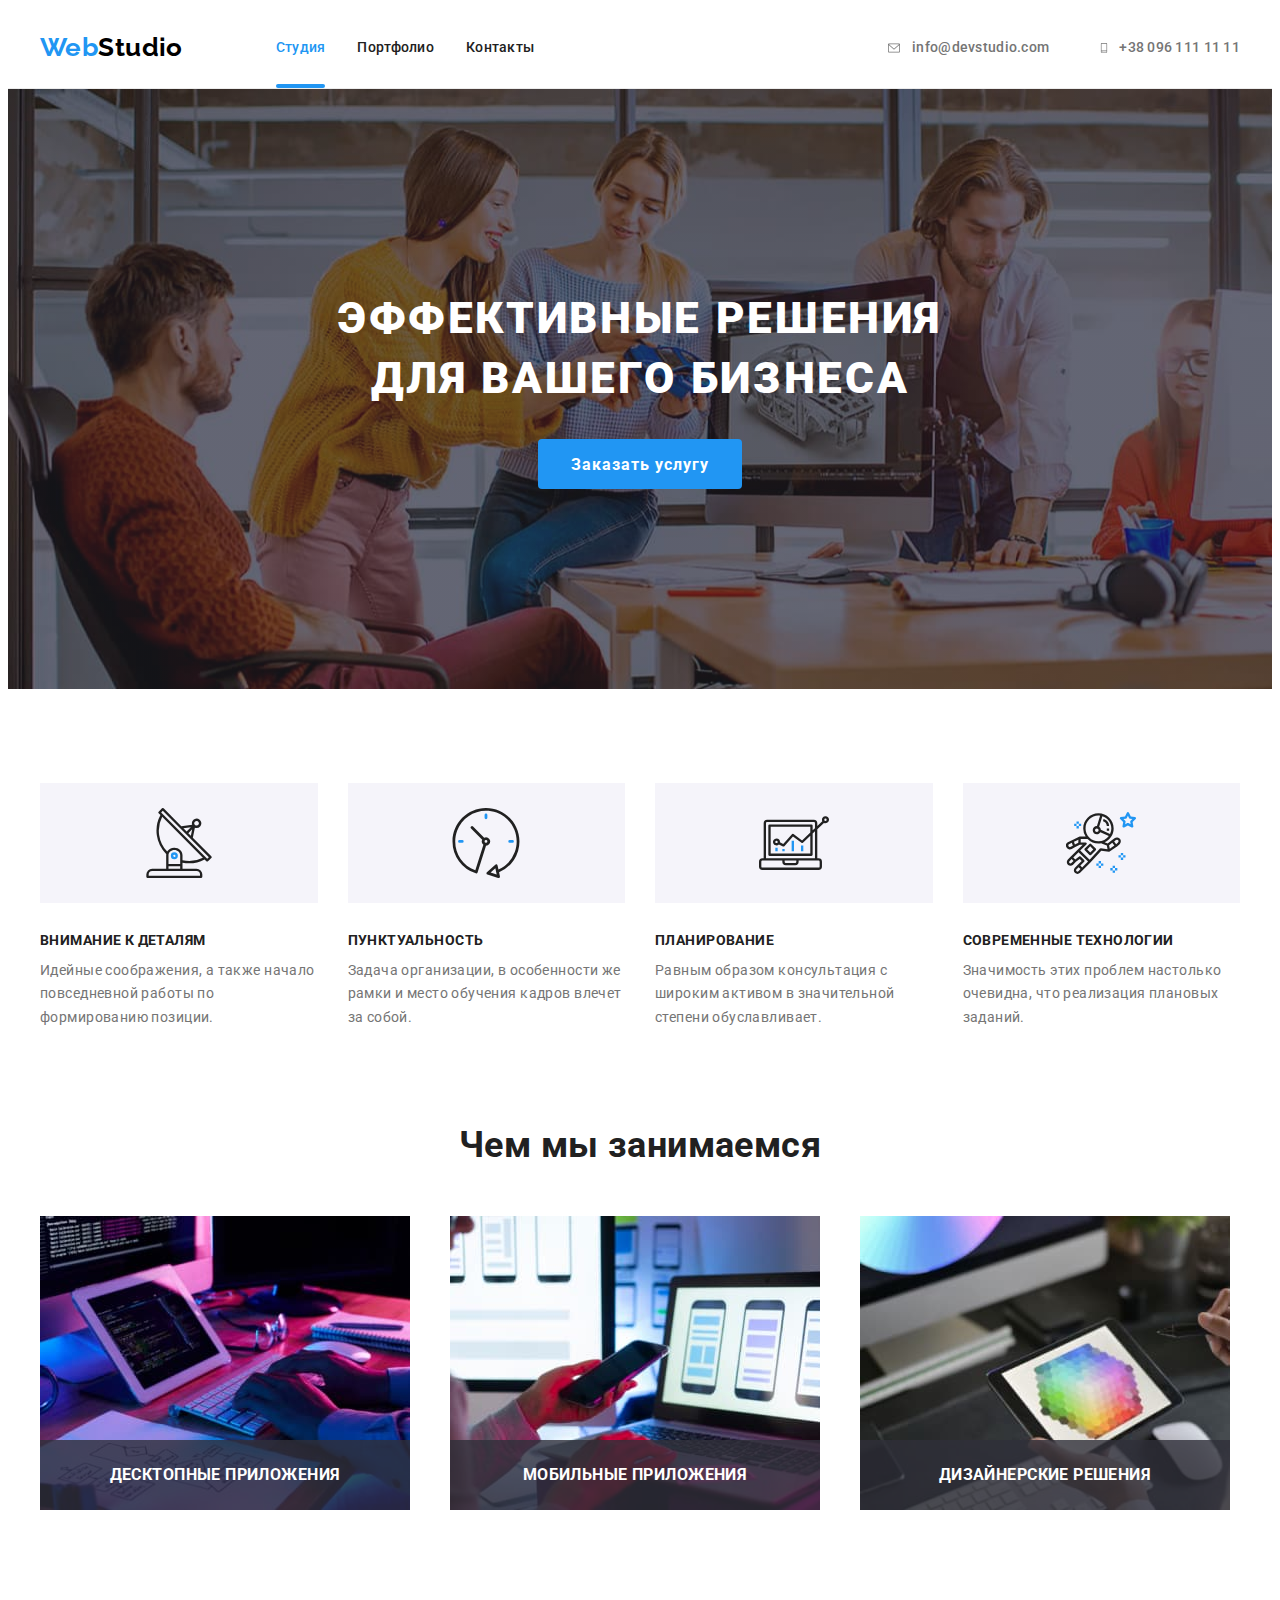
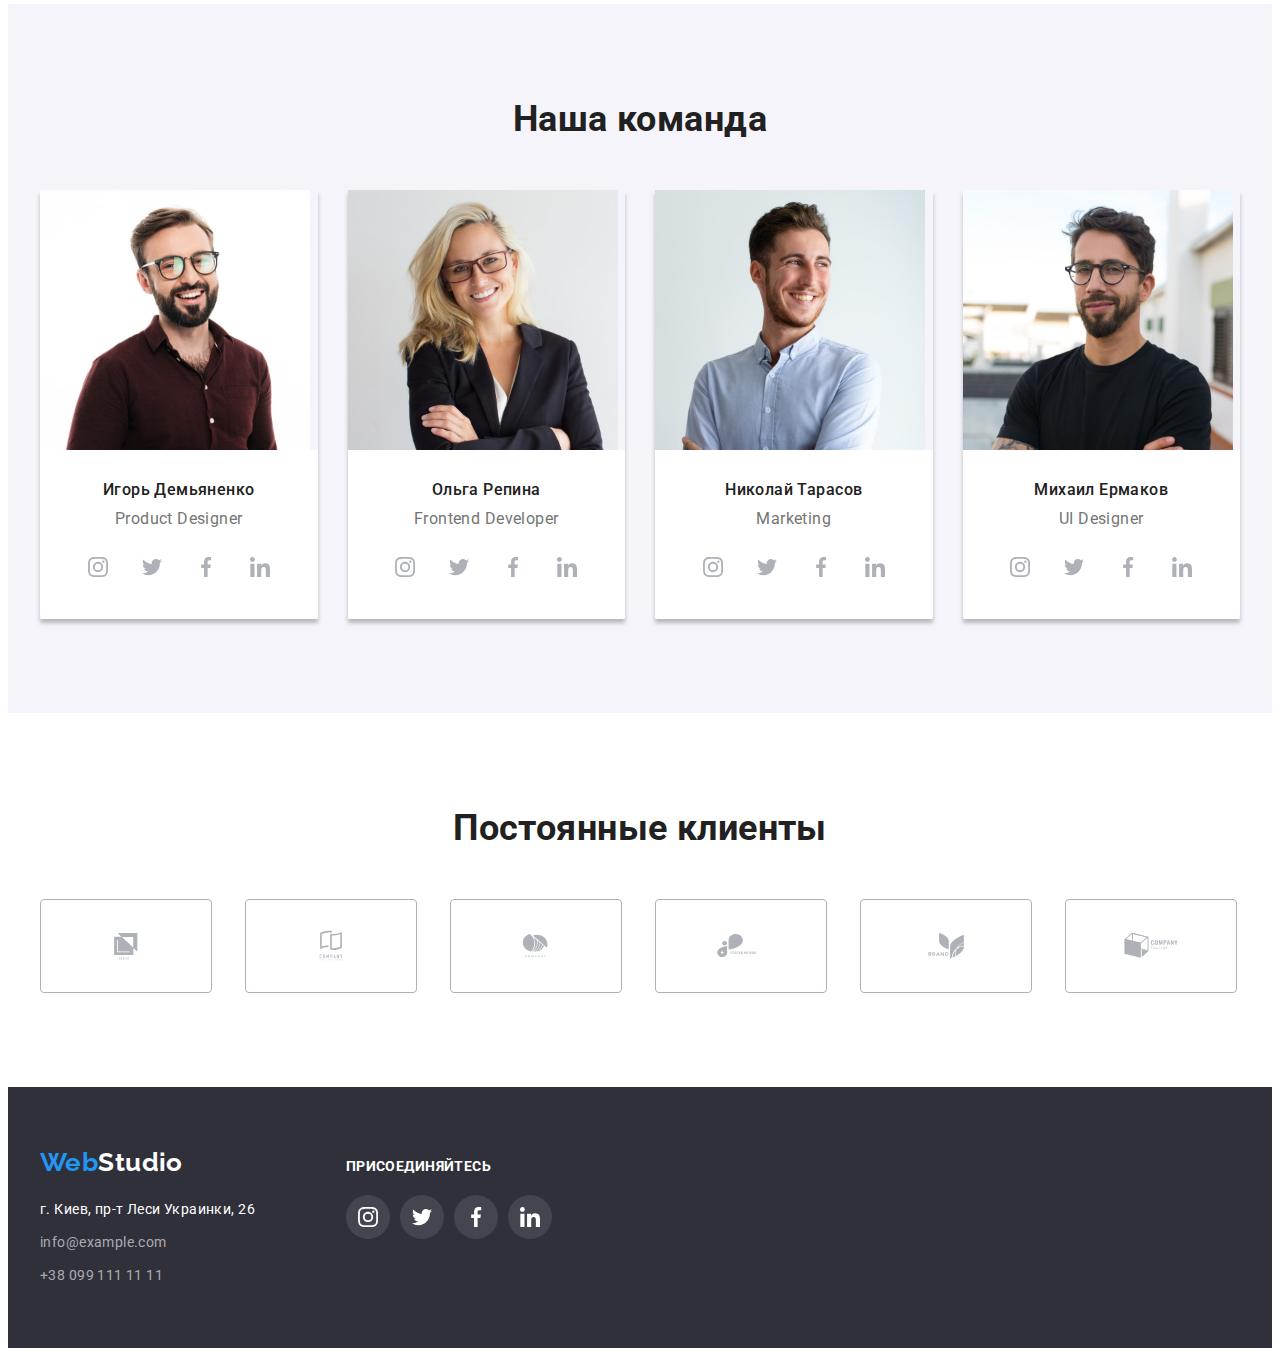
==== index.html @ 759e2c48 "Добавляет оформление модального окна" ====
<!DOCTYPE html>
<html lang="ru">
  <head>
    <meta charset="UTF-8" />
    <meta http-equiv="X-UA-Compatible" content="IE=edge" />
    <meta name="viewport" content="width=device-width, initial-scale=1.0" />

    <link rel="preconnect" href="https://fonts.googleapis.com" />
    <link rel="preconnect" href="https://fonts.gstatic.com" crossorigin />
    <link
      href="https://fonts.googleapis.com/css2?family=Raleway:wght@700&family=Roboto:wght@400;500;700;900&display=swap"
      rel="stylesheet"
    />
    <link
      rel="stylesheet"
      href="https://cdnjs.cloudflare.com/ajax/libs/modern-normalize/1.1.0/modern-normalize.min.css"
      integrity="sha512-wpPYUAdjBVSE4KJnH1VR1HeZfpl1ub8YT/NKx4PuQ5NmX2tKuGu6U/JRp5y+Y8XG2tV+wKQpNHVUX03MfMFn9Q=="
      crossorigin="anonymous"
      referrerpolicy="no-referrer"
    />
    <link rel="stylesheet" href="./css/styles.css" />
    <title>WebStudio</title>
  </head>
  <body class="page">
    <header class="header">
      <div class="container">
        <a href="" class="logo">Web<span class="accent">Studio</span></a>
        <nav>
          <ul class="site-nav list">
            <li class="header-item"><a href="" class="studio link current">Студия</a></li>
            <li class="header-item">
              <a href="./portfolio.html" class="link">Портфолио</a>
            </li>
            <li class="header-item"><a href="" class="link">Контакты</a></li>
          </ul>
        </nav>
        <ul class="auth-nav list">
          <li class="auth-nav connect">
            <a href="mailto:info@devstudio.com" class="link"
              ><svg class="auth-nav-icon" width="16" height="12">
                <use href="./images/icons.svg.svg#icon-envelope"></use></svg
              >info@devstudio.com</a
            >
          </li>
          <li class="auth-nav connect">
            <a href="tel:+380961111111" class="link"
              ><svg class="auth-nav-icon" width="10" height="16">
                <use href="./images/icons.svg.svg#icon-smartphone"></use></svg
              >+38 096 111 11 11</a
            >
          </li>
        </ul>
      </div>
    </header>
    <main>
      <section class="hero">
        <div class="container">
          <h1 class="hero-title">ЭФФЕКТИВНЫЕ РЕШЕНИЯ ДЛЯ ВАШЕГО БИЗНЕСА</h1>
          <button type="button" class="button" data-modal-open>Заказать услугу</button>
        </div>
      </section>
      <section class="feature">
        <div class="container">
          <h2 class="visually-hidden">Особенности</h2>
          <ul class="feature-list list">
            <li class="feature-item">
              <div class="thumb">
                <svg class="feature-icon" width="70" height="70">
                  <use href="./images/icons.svg.svg#icon-antenna"></use>
                </svg>
              </div>
              <h3 class="feature-title">ВНИМАНИЕ К ДЕТАЛЯМ</h3>
              <p>
                Идейные соображения, а также начало повседневной работы по формированию позиции.
              </p>
            </li>
            <li class="feature-item">
              <div class="thumb">
                <svg class="feature-icon" width="70" height="70">
                  <use href="./images/icons.svg.svg#icon-clock"></use>
                </svg>
              </div>
              <h3 class="feature-title">ПУНКТУАЛЬНОСТЬ</h3>
              <p>
                Задача организации, в особенности же рамки и место обучения кадров влечет за собой.
              </p>
            </li>
            <li class="feature-item">
              <div class="thumb">
                <svg class="feature-icon" width="70" height="70">
                  <use href="./images/icons.svg.svg#icon-diagram"></use>
                </svg>
              </div>
              <h3 class="feature-title">ПЛАНИРОВАНИЕ</h3>
              <p>
                Равным образом консультация с широким активом в значительной степени обуславливает.
              </p>
            </li>
            <li class="feature-item">
              <div class="thumb">
                <svg class="feature-icon" width="70" height="70">
                  <use href="./images/icons.svg.svg#icon-astronaut"></use>
                </svg>
              </div>
              <h3 class="feature-title">СОВРЕМЕННЫЕ ТЕХНОЛОГИИ</h3>
              <p>Значимость этих проблем настолько очевидна, что реализация плановых заданий.</p>
            </li>
          </ul>
        </div>
      </section>
      <section class="sections">
        <div class="container">
          <h2 class="sections-title">Чем мы занимаемся</h2>
          <ul class="about-list list">
            <li class="about-item">
              <div class="about-cover-wrap">
                <img src="./images/box_1.jpg" alt="верстка сайта" width="370" height="294" />
                <h3 class="about-cover-title">ДЕСКТОПНЫЕ ПРИЛОЖЕНИЯ</h3>
              </div>
            </li>
            <li class="about-item">
              <div class="about-cover-wrap">
                <img src="./images/box_2.jpg" alt="мобильные приложения" width="370" height="294" />
                <h3 class="about-cover-title">МОБИЛЬНЫЕ ПРИЛОЖЕНИЯ</h3>
              </div>
            </li>
            <li class="about-item">
              <div class="about-cover-wrap">
                <img src="./images/box_3.jpg" alt="подбор цвета" width="370" height="294" />
                <h3 class="about-cover-title">ДИЗАЙНЕРСКИЕ РЕШЕНИЯ</h3>
              </div>
            </li>
          </ul>
        </div>
      </section>
      <section class="staff">
        <div class="container">
          <h2 class="sections-title">Наша команда</h2>
          <ul class="staff-list list">
            <li class="staff-item">
              <img
                src="./images/staff_1.jpg"
                alt="Игорь Демьяненко"
                width="270"
                height="260"
                class="staff-img"
              />
              <div class="position-item">
                <h3 class="staff-title">Игорь Демьяненко</h3>
                <p lang="en" class="staff-position">Product Designer</p>
                <ul class="staff-soc-list list">
                  <li class="staff-soc-item">
                    <a href="" class="staff-soc-link">
                      <svg class="staff-soc-icon" width="20" height="20">
                        <use href="./images/icons.svg.svg#icon-instagram"></use>
                      </svg>
                    </a>
                  </li>
                  <li class="staff-soc-item">
                    <a href="" class="staff-soc-link">
                      <svg class="staff-soc-icon" width="20" height="20">
                        <use href="./images/icons.svg.svg#icon-twitter"></use>
                      </svg>
                    </a>
                  </li>
                  <li class="staff-soc-item">
                    <a href="" class="staff-soc-link">
                      <svg class="staff-soc-icon" width="20" height="20">
                        <use href="./images/icons.svg.svg#icon-facebook"></use>
                      </svg>
                    </a>
                  </li>
                  <li class="staff-soc-item">
                    <a href="" class="staff-soc-link">
                      <svg class="staff-soc-icon" width="20" height="20">
                        <use href="./images/icons.svg.svg#icon-linkedin"></use>
                      </svg>
                    </a>
                  </li>
                </ul>
              </div>
            </li>
            <li class="staff-item">
              <img
                src="./images/staff_2.jpg"
                alt="Ольга Репина"
                width="270"
                height="260"
                class="staff-img"
              />
              <div class="position-item">
                <h3 class="staff-title">Ольга Репина</h3>
                <p lang="en" class="staff-position">Frontend Developer</p>
                <ul class="staff-soc-list list">
                  <li class="staff-soc-item">
                    <a href="" class="staff-soc-link">
                      <svg class="staff-soc-icon" width="20" height="20">
                        <use href="./images/icons.svg.svg#icon-instagram"></use>
                      </svg>
                    </a>
                  </li>
                  <li class="staff-soc-item">
                    <a href="" class="staff-soc-link">
                      <svg class="staff-soc-icon" width="20" height="20">
                        <use href="./images/icons.svg.svg#icon-twitter"></use>
                      </svg>
                    </a>
                  </li>
                  <li class="staff-soc-item">
                    <a href="" class="staff-soc-link">
                      <svg class="staff-soc-icon" width="20" height="20">
                        <use href="./images/icons.svg.svg#icon-facebook"></use>
                      </svg>
                    </a>
                  </li>
                  <li class="staff-soc-item">
                    <a href="" class="staff-soc-link">
                      <svg class="staff-soc-icon" width="20" height="20">
                        <use href="./images/icons.svg.svg#icon-linkedin"></use>
                      </svg>
                    </a>
                  </li>
                </ul>
              </div>
            </li>
            <li class="staff-item">
              <img
                src="./images/staff_3.jpg"
                alt="Николай Тарасов"
                width="270"
                height="260"
                class="staff-img"
              />
              <div class="position-item">
                <h3 class="staff-title">Николай Тарасов</h3>
                <p lang="en" class="staff-position">Marketing</p>
                <ul class="staff-soc-list list">
                  <li class="staff-soc-item">
                    <a href="" class="staff-soc-link">
                      <svg class="staff-soc-icon" width="20" height="20">
                        <use href="./images/icons.svg.svg#icon-instagram"></use>
                      </svg>
                    </a>
                  </li>
                  <li class="staff-soc-item">
                    <a href="" class="staff-soc-link">
                      <svg class="staff-soc-icon" width="20" height="20">
                        <use href="./images/icons.svg.svg#icon-twitter"></use>
                      </svg>
                    </a>
                  </li>
                  <li class="staff-soc-item">
                    <a href="" class="staff-soc-link">
                      <svg class="staff-soc-icon" width="20" height="20">
                        <use href="./images/icons.svg.svg#icon-facebook"></use>
                      </svg>
                    </a>
                  </li>
                  <li class="staff-soc-item">
                    <a href="" class="staff-soc-link">
                      <svg class="staff-soc-icon" width="20" height="20">
                        <use href="./images/icons.svg.svg#icon-linkedin"></use>
                      </svg>
                    </a>
                  </li>
                </ul>
              </div>
            </li>
            <li class="staff-item">
              <img
                src="./images/staff_4.jpg"
                alt="Михаил Ермаков"
                width="270"
                height="260"
                class="staff-img"
              />
              <div class="position-item">
                <h3 class="staff-title">Михаил Ермаков</h3>
                <p lang="en" class="staff-position">UI Designer</p>
                <ul class="staff-soc-list list">
                  <li class="staff-soc-item">
                    <a href="" class="staff-soc-link">
                      <svg class="staff-soc-icon" width="20" height="20">
                        <use href="./images/icons.svg.svg#icon-instagram"></use>
                      </svg>
                    </a>
                  </li>
                  <li class="staff-soc-item">
                    <a href="" class="staff-soc-link">
                      <svg class="staff-soc-icon" width="20" height="20">
                        <use href="./images/icons.svg.svg#icon-twitter"></use>
                      </svg>
                    </a>
                  </li>
                  <li class="staff-soc-item">
                    <a href="" class="staff-soc-link">
                      <svg class="staff-soc-icon" width="20" height="20">
                        <use href="./images/icons.svg.svg#icon-facebook"></use>
                      </svg>
                    </a>
                  </li>
                  <li class="staff-soc-item">
                    <a href="" class="staff-soc-link">
                      <svg class="staff-soc-icon" width="20" height="20">
                        <use href="./images/icons.svg.svg#icon-linkedin"></use>
                      </svg>
                    </a>
                  </li>
                </ul>
              </div>
            </li>
          </ul>
        </div>
      </section>
      <section class="clients">
        <div class="container">
          <h2 class="sections-title">Постоянные клиенты</h2>
          <ul class="clients-logo-list list">
            <li class="clients-logo-item">
              <a href="" class="clients-logo-link">
                <svg class="clients-logo-icon" width="106" height="60">
                  <use href="./images/icons.svg.svg#icon-Logo"></use>
                </svg>
              </a>
            </li>
            <li class="clients-logo-item">
              <a href="" class="clients-logo-link">
                <svg class="clients-logo-icon" width="106" height="60">
                  <use href="./images/icons.svg.svg#icon-Logo-1"></use>
                </svg>
              </a>
            </li>
            <li class="clients-logo-item">
              <a href="" class="clients-logo-link">
                <svg class="clients-logo-icon" width="106" height="60">
                  <use href="./images/icons.svg.svg#icon-Logo-2"></use>
                </svg>
              </a>
            </li>
            <li class="clients-logo-item">
              <a href="" class="clients-logo-link">
                <svg class="clients-logo-icon" width="106" height="60">
                  <use href="./images/icons.svg.svg#icon-Logo-3"></use>
                </svg>
              </a>
            </li>
            <li class="clients-logo-item">
              <a href="" class="clients-logo-link">
                <svg class="clients-logo-icon" width="106" height="60">
                  <use href="./images/icons.svg.svg#icon-Logo-4"></use>
                </svg>
              </a>
            </li>
            <li class="clients-logo-item">
              <a href="" class="clients-logo-link">
                <svg class="clients-logo-icon" width="106" height="60">
                  <use href="./images/icons.svg.svg#icon-Logo-5"></use>
                </svg>
              </a>
            </li>
          </ul>
        </div>
      </section>
    </main>
    <footer class="footer">
      <div class="footer-container container">
        <div>
          <a href="" class="logo">Web<span class="accent">Studio</span></a>
          <address class="footer-list">
            <ul class="list">
              <li class="footer-item">
                <a
                  href="https://goo.gl/maps/j5cMVpiyJiaoKH5t6"
                  target="_blank"
                  rel="noopener noreferrer nofollow"
                  class="address"
                  >г. Киев, пр-т Леси Украинки, 26</a
                >
              </li>
              <li class="footer-item">
                <a href="mailto:info@example.com" class="contact">info@example.com</a>
              </li>
              <li class="footer-item">
                <a href="tel:+380991111111" class="contact">+38 099 111 11 11</a>
              </li>
            </ul>
          </address>
        </div>
        <div class="footer-soc-content">
          <h3 class="footer-soc-title">ПРИСОЕДИНЯЙТЕСЬ</h3>
          <ul class="footer-soc-list list">
            <li class="footer-soc-item">
              <a href="" class="footer-soc-link">
                <svg class="footer-soc-icon" width="20" height="20">
                  <use href="./images/icons.svg.svg#icon-instagram"></use>
                </svg>
              </a>
            </li>
            <li class="footer-soc-item">
              <a href="" class="footer-soc-link">
                <svg class="footer-soc-icon" width="20" height="20">
                  <use href="./images/icons.svg.svg#icon-twitter"></use>
                </svg>
              </a>
            </li>
            <li class="footer-soc-item">
              <a href="" class="footer-soc-link">
                <svg class="footer-soc-icon" width="20" height="20">
                  <use href="./images/icons.svg.svg#icon-facebook"></use>
                </svg>
              </a>
            </li>
            <li class="footer-soc-item">
              <a href="" class="footer-soc-link">
                <svg class="footer-soc-icon" width="20" height="20">
                  <use href="./images/icons.svg.svg#icon-linkedin"></use>
                </svg>
              </a>
            </li>
          </ul>
        </div>
      </div>
    </footer>
    <div class="backdrop is-hidden" data-modal>
      <div class="modal">
        <button type="button" class="modal-close-btn" data-modal-close>
          <svg class="modal-close-icon" width="18" height="18">
            <use href="./images/icons.svg.svg#icon-close-black"></use>
          </svg>
        </button>
        <p class="modal-title">Оставьте свои данные, мы вам перезвоним</p>
        <form>
          <div class="modal-fild">
            <label class="modal-lable" for="user-name">Имя</label>
            <div class="modal-input-wrap">
              <input
                type="text"
                class="modal-input"
                name="user-name"
                required
                minlength="3"
                id="user-name"
              />
              <svg class="input-icon" width="18" hight="18">
                <use href="./images/icons.svg.svg#icon-person-black"></use>
              </svg>
            </div>
          </div>
          <div class="modal-fild">
            <label class="modal-lable" for="user-tel">Телефон</label>
            <div class="modal-input-wrap">
              <input
                type="tel"
                class="modal-input"
                name="user-tel"
                required
                title="+38 (096) 111-11-11"
                id="user-tel"
              />
              <svg class="input-icon" width="18" hight="18">
                <use href="./images/icons.svg.svg#icon-phone-black"></use>
              </svg>
            </div>
          </div>
          <div class="modal-fild">
            <label class="modal-lable" for="user-email">Почта</label>
            <div class="modal-input-wrap">
              <input type="email" class="modal-input" name="user-email" id="user-email" />
              <svg class="input-icon" width="18" hight="18">
                <use href="./images/icons.svg.svg#icon-email-black"></use>
              </svg>
            </div>
          </div>
          <div class="modal-fild">
            <label class="modal-lable" for="user-comment">Комментарий</label>
            <textarea
              class="modal-comment"
              name="user-comment"
              id="user-comment"
              placeholder="Введите текст"
            ></textarea>
          </div>
          <div class="modal-fild">
            <input
              type="checkbox"
              class="input-check visually-hidden"
              id="input-check"
              name="policy"
              value="policy"
            />
            <label for="input-check" class="check-text"
              ><span>
                <svg class="icon-check" width="11" height="8 ">
                  <use href="./images/icons.svg.svg#icon-check"></use></svg></span
              >Соглашаюсь с рассылкой и принимаю&nbsp;
              <a href="" class="policy-link">Условия договора</a>
            </label>
          </div>
          <button type="submit" class="form-btn">Отправить</button>
        </form>
      </div>
    </div>
    <script src="./js/modal.js"></script>
  </body>
</html>
---- css/styles.css ----
:root {
  --primary-text-color: #757575;
  --title-text-color: #212121;
  --primary-accent-color: #2196f3;
  --secondary-accent-color: #188ce8;
  --primary-white-color: #ffffff;
  --black-logo-color: #000000;
  --secondary-background-color: #f5f4fa;
  --darck-background-color: #2f303a;
  --duration-and-timing-function: 250ms cubic-bezier(0.4, 0, 0.2, 1);
}

/* ----------Body---------- */

.page {
  background-color: var(--primary-white-color);
  color: var(--primary-text-color);

  font-family: 'Roboto', Tahoma, sans-serif;
  font-weight: 400;
  font-size: 14px;
  line-height: 1.7;
  letter-spacing: 0.03em;
}

p,
h1,
h2,
h3,
h4,
h5,
h6 {
  margin: 0;
}

ul,
ol {
  padding-left: 0;
  margin: 0;
}

img {
  display: block;
}
/* ----------Logo---------- */

.container {
  width: 1200px;
  padding-left: 15px;
  padding-right: 15px;
  margin: 0 auto;
}

.header {
  border-bottom: 1px solid #ececec;
}

.header .container {
  display: flex;
  align-items: center;
}

.logo {
  color: var(--primary-accent-color);

  font-family: 'Raleway', Tahoma, sans-serif;
  font-weight: 700;
  font-size: 26px;
  line-height: 1.2;
  text-decoration: none;
  margin-right: 93px;
}
.header .accent {
  color: var(--black-logo-color);
}

.list {
  list-style: none;
}

/* ----------Site-nav---------- */

.site-nav {
  display: flex;
}

.site-nav .link {
  color: var(--title-text-color);

  font-weight: 500;
  font-size: 14px;
  line-height: 1.14;
  letter-spacing: 0.02em;
  text-decoration: none;
  display: block;
  padding: 32px 0px;
  transition: color var(--duration-and-timing-function);
}
.site-nav .link:hover,
.site-nav .link:focus {
  color: var(--primary-accent-color);
}

.site-nav .link.current {
  color: var(--primary-accent-color);
  position: relative;
}

.studio::after {
  content: '';
  width: 100%;
  height: 4px;
  background-color: rgba(33, 150, 243, 1);
  position: absolute;
  display: block;
  top: 76px;

  border-radius: 2px;
}

.header-item:not(:last-child) {
  margin-right: 32px;
}

/* ----------Auth-nav---------- */

.auth-nav {
  display: flex;
  margin-left: auto;
}

.connect:not(:first-child) {
  margin-left: 50px;
}

.auth-nav .link {
  color: var(--primary-text-color);
  display: flex;
  font-weight: 500;
  font-size: 14px;
  line-height: 1.14;
  letter-spacing: 0.02em;
  text-decoration: none;
  align-items: center;
  transition: color var(--duration-and-timing-function);
}

.auth-nav .link:hover,
.auth-nav .link:focus {
  color: var(--primary-accent-color);
}

.auth-nav-icon {
  margin-right: 10px;
  fill: currentColor;
}

/* ----------Hero---------- */

.hero {
  background-color: var(--darck-background-color);
  padding: 200px 0px;
  background-image: linear-gradient(rgba(47, 48, 58, 0.4), rgba(47, 48, 58, 0.4)),
    url(../images/hero_bg.jpg);
  background-repeat: no-repeat;
  background-size: cover;
  max-width: 1600px;
  margin: 0 auto;
}

.hero-title {
  color: var(--primary-white-color);

  font-weight: 900;
  font-size: 44px;
  line-height: 1.36;
  text-align: center;
  letter-spacing: 0.06em;

  width: 696px;
  margin-bottom: 30px;
  margin-left: auto;
  margin-right: auto;
}

.button {
  color: var(--primary-white-color);
  background-color: var(--primary-accent-color);

  font-family: inherit;
  font-weight: 700;
  font-size: 16px;
  line-height: 1.9;
  letter-spacing: 0.06em;

  cursor: pointer;
  padding: 10px 32px;
  border: 1px solid transparent;
  border-radius: 4px;
  min-width: 200px;
  height: 50px;
  display: block;
  margin: 0 auto;
  transition: background-color var(--duration-and-timing-function);
}

.button:hover,
.button:focus {
  background-color: var(--secondary-accent-color);
}

/* ----------Feature-Section---------- */

.feature {
  padding-top: 94px;
}

.feature-title {
  color: var(--title-text-color);

  font-weight: 700;
  font-size: 14px;
  line-height: 1.14;
  margin-bottom: 10px;
}

.feature-list {
  display: flex;
  margin-left: -30px;
}

.feature-item {
  flex-basis: calc((100% - 120px) / 4);
  margin-left: 30px;
}

.thumb {
  background-color: var(--secondary-background-color);
  justify-content: center;
  align-items: center;
  height: 120px;
  display: flex;
  margin-bottom: 30px;
}

/* ----------Sections---------- */

.sections {
  padding-top: 94px;
  padding-bottom: 94px;
}

.sections-title {
  color: var(--title-text-color);

  font-weight: 700;
  font-size: 36px;
  line-height: 1.17;
  text-align: center;
  margin-bottom: 50px;
}

.about-list {
  display: flex;
  margin-left: -30px;
}

.about-item {
  flex-basis: calc((100% - 90px) / 3);
  margin-left: 30px;
}

.about-cover-wrap {
  position: relative;
}

.about-cover-title {
  position: absolute;
  top: 224px;
  bottom: 0;
  background-color: rgba(47, 48, 58, 0.8);
  color: var(--primary-white-color);
  font-weight: 700;
  line-height: 1.14;
  display: flex;
  justify-content: center;
  align-items: center;
  width: 370px;
  height: 70px;
}

/*--------------Staff-Section----------------*/

.staff {
  background-color: var(--secondary-background-color);
  padding-top: 94px;
  padding-bottom: 94px;
}

.staff-list {
  display: flex;
  margin-left: -30px;
}

.staff-item {
  flex-basis: calc((100% - 120px) / 4);
  margin-left: 30px;
  box-shadow: 0 4px 4px 0 rgba(0, 0, 0, 0.25);
}

.staff-title {
  color: var(--title-text-color);

  font-weight: 500;
  font-size: 16px;
  line-height: 1.2;
  text-align: center;

  margin-bottom: 10px;
}

.staff-position {
  font-size: 16px;
  line-height: 1.2;
  text-align: center;
  margin-bottom: 16px;
}

.position-item {
  background: #ffffff;
  padding-top: 30px;
  padding-bottom: 30px;
  border-bottom-left-radius: 4px;
  border-bottom-right-radius: 4px;
}

.staff-soc-list {
  display: flex;
  justify-content: center;
}

.staff-soc-link {
  width: 44px;
  height: 44px;
  background-color: var(--primary-white-color);
  border-radius: 50%;
  display: flex;
  justify-content: center;
  align-items: center;
  transition: background-color var(--duration-and-timing-function);
}

.staff-soc-icon {
  fill: #afb1b8;
  transition: fill var(--duration-and-timing-function);
}

.staff-soc-link:hover,
.staff-soc-link:focus {
  background-color: var(--primary-accent-color);
}

.staff-soc-link:hover .staff-soc-icon {
  fill: var(--primary-white-color);
}

.staff-soc-link:focus .staff-soc-icon {
  fill: var(--primary-white-color);
}

.staff-soc-item + .staff-soc-item {
  margin-left: 10px;
}

/*--------------Clients-Section----------------*/

.clients {
  padding-top: 94px;
  padding-bottom: 94px;
}

.clients-logo-list {
  display: flex;
  margin-left: -30px;
}

.clients-logo-item {
  flex-basis: calc((100% - 180px) / 6);
  margin-left: 30px;
}

.clients-logo-link {
  width: 170px;
  height: 92px;
  border-radius: 4px;
  border: 1px solid #afb1b8;
  display: flex;
  justify-content: center;
  align-items: center;

  transition: fill var(--duration-and-timing-function), border var(--duration-and-timing-function);
}

.clients-logo-icon {
  fill: #afb1b8;
  transition: fill var(--duration-and-timing-function);
}

.clients-logo-link:hover .clients-logo-icon {
  fill: var(--primary-accent-color);
}

.clients-logo-link:focus .clients-logo-icon {
  fill: var(--primary-accent-color);
}

.clients-logo-link:hover,
.clients-logo-link:focus {
  border: 1px solid var(--primary-accent-color);
}

/* ----------Footer---------- */

.footer {
  background-color: var(--darck-background-color);
  padding-top: 60px;
  padding-bottom: 60px;
}

.logo {
  color: var(--primary-accent-color);
  font-family: 'Raleway', Tahoma, sans-serif;

  font-weight: 700;
  font-size: 26px;
  line-height: 1.2;
  text-decoration: none;
}
.footer .accent {
  color: var(--primary-white-color);
}

.footer-list {
  margin-top: 20px;
}

.footer-item:not(:last-child) {
  margin-bottom: 9px;
}

.address {
  color: var(--primary-white-color);
  font-style: normal;
  text-decoration: none;
}

.contact {
  color: rgba(255, 255, 255, 0.6);
  font-style: normal;
  text-decoration: none;
  transition: color var(--duration-and-timing-function);
}

.contact:hover,
.contact:focus {
  color: var(--primary-white-color);
}

.footer-container {
  display: flex;
  align-items: baseline;
}

.footer-soc-content {
  display: block;
  margin-left: 70px;
}

.footer-soc-title {
  color: var(--primary-white-color);
  font-weight: 700;
  font-size: 14px;
  line-height: 1.14;
  margin-bottom: 20px;
}

.footer-soc-list {
  display: flex;
  justify-content: center;
}

.footer-soc-link {
  width: 44px;
  height: 44px;
  display: flex;
  justify-content: center;
  align-items: center;
  background-color: rgba(255, 255, 255, 0.1);
  border-radius: 50%;
  transition: background-color var(--duration-and-timing-function);
}

.footer-soc-icon {
  fill: var(--primary-white-color);
}

.footer-soc-link:hover,
.footer-soc-link:focus {
  background-color: var(--primary-accent-color);
}

.footer-soc-item + .footer-soc-item {
  margin-left: 10px;
}

/* ----------Portfolio---------- */

.portfolio::after {
  content: '';
  width: 100%;
  height: 4px;
  background-color: rgba(33, 150, 243, 1);
  position: absolute;
  display: block;
  top: 76px;

  border-radius: 2px;
}

.visually-hidden {
  position: absolute;
  white-space: nowrap;
  width: 1px;
  height: 1px;
  overflow: hidden;
  border: 0;
  padding: 0;
  clip: rect(0 0 0 0);
  clip-path: inset(50%);
  margin: -1px;
}

.btn-list {
  display: flex;
  justify-content: center;
  margin-bottom: 50px;
}

.btn-item:not(:last-child) {
  margin-right: 8px;
}

.list-button {
  color: var(--title-text-color);
  background-color: var(--secondary-background-color);

  font-family: inherit;
  font-weight: 500;
  font-size: 16px;
  line-height: 1.6;
  cursor: pointer;
  border: 1px solid transparent;
  border-radius: 4px;
  padding: 6px 22px;
  transition: color var(--duration-and-timing-function),
    background-color var(--duration-and-timing-function),
    box-shadow var(--duration-and-timing-function);
}

.list-button:hover,
.list-button:focus {
  color: var(--primary-white-color);
  background-color: var(--primary-accent-color);
  box-shadow: 0 4px 4px 0 rgba(0, 0, 0, 0.25);
}

.section-portfolio {
  padding-top: 94px;
  padding-bottom: 94px;
}

.portfolio-link {
  text-decoration: none;
  display: block;
  transition: box-shadow var(--duration-and-timing-function);
}

.portfolio-link:hover,
.portfolio-link:focus {
  box-shadow: 0 4px 4px 0 rgba(0, 0, 0, 0.25);
}

.portfolio-title {
  color: var(--title-text-color);

  font-weight: 700;
  font-size: 18px;
  line-height: 2;
  letter-spacing: 0.06em;
  margin-bottom: 4px;
}

.portfolio-text {
  color: var(--primary-text-color);

  font-size: 16px;
  line-height: 1.9;
}

.portfolio-list {
  display: flex;
  flex-wrap: wrap;
  margin-left: -30px;
  margin-bottom: -30px;
}

.portfolio-item {
  flex-basis: calc((100% - 90px) / 3);
  margin-left: 30px;
  margin-bottom: 30px;
}

.portfolio-item:hover .portfolio-cover-text {
  transform: translateY(0%);
}

.portfolio-cover-wrap {
  position: relative;
  overflow: hidden;
}

.portfolio-cover-text {
  position: absolute;
  top: 0;
  background-color: rgba(33, 150, 243, 0.9);
  color: rgba(255, 255, 255, 1);
  font-size: 18px;
  line-height: 1.6;
  padding: 63px 24px;
  height: 100%;
  transform: translateY(100%);
  transition: transform var(--duration-and-timing-function);
}

.image-item {
  padding: 20px 24px;
  border-bottom: 1px solid #eeeeee;
  border-left: 1px solid #eeeeee;
  border-right: 1px solid #eeeeee;
}

.backdrop {
  position: fixed;
  top: 0;
  width: 100vw;
  height: 100vh;
  background-color: rgba(0, 0, 0, 0.2);
  transition: opacity var(--duration-and-timing-function),
    visibility var(--duration-and-timing-function);
}

.backdrop.is-hidden .modal {
  transform: scale(0.2) rotate(-230deg);
}
.modal {
  width: 528px;
  height: 581px;
  background-color: #ffffff;
  box-shadow: 0px 1px 3px rgba(0, 0, 0, 0.12), 0px 1px 1px rgba(0, 0, 0, 0.14),
    0px 2px 1px rgba(0, 0, 0, 0.2);
  border-radius: 4px;
  position: absolute;
  padding: 40px;
  top: 50%;
  left: 50%;
  transform: translate(-50%, -50%) scale(1) rotate(0);
  transition: transform var(--duration-and-timing-function);
}

.modal-close-btn {
  position: absolute;
  top: 8px;
  right: 8px;
  width: 30px;
  height: 30px;
  border-radius: 50%;
  background-color: var(--primary-white-color);
  border: 1px solid rgba(0, 0, 0, 0.1);
  display: flex;
  justify-content: center;
  align-items: center;
}

.is-hidden {
  opacity: 0;
  pointer-events: none;
  visibility: hidden;
}

.modal-title {
  font-weight: 700;
  font-size: 20px;
  line-height: 1.15;
  text-align: center;
  color: var(--title-text-color);
  margin-bottom: 20px;
}
.modal-fild {
  margin-bottom: 10px;
}

.modal-input {
  width: 100%;
  height: 40px;
  border: 1px solid rgba(33, 33, 33, 0.2);
  border-radius: 4px;
  padding-left: 42px;
  outline: none;
  transition: border-color var(--duration-and-timing-function);
}

.modal-input:focus {
  border-color: rgba(33, 150, 243, 1);
}

.modal-input:focus + .input-icon {
  fill: rgba(33, 150, 243, 1);
}

.modal-lable {
  font-size: 12px;
  line-height: 1.17;
  letter-spacing: 0.01em;
  display: block;
  margin-bottom: 4px;
}

.modal-comment {
  width: 100%;
  height: 138px;
  border: 1px solid rgba(33, 33, 33, 0.2);
  border-radius: 4px;
  padding: 12px 16px;
  resize: none;
}

.modal-comment::placeholder {
  line-height: 1.14;
  letter-spacing: 0.01em;
  color: rgba(117, 117, 117, 0.5);
}

.modal-comment:focus {
  border-color: rgba(33, 150, 243, 1);
}

.modal-input-wrap {
  position: relative;
}

.input-icon {
  position: absolute;
  left: 10px;
  top: 50%;
  transform: translateY(-50%);
  transition: fill var(--duration-and-timing-function);
}

.check-text {
  display: flex;
  align-items: center;
}

.check-text span {
  width: 16px;
  height: 15px;
  border: 2px solid var(--black-logo-color);
  border-radius: 2px;
  margin-right: 8px;
  box-shadow: 0px 4px 4px rgba(0, 0, 0, 0.25);
  display: flex;
  justify-content: center;
  align-items: center;
  transition: border-color var(--duration-and-timing-function);
}

.icon-check {
  fill: transparent;
}

.input-check:checked + .check-text span {
  background-color: rgba(33, 150, 243, 1);
  border: none;
}

.input-check:focus + .check-text span {
  border-color: rgba(33, 150, 243, 1);
}

.input-check:checked + .check-text .icon-check {
  fill: var(--primary-white-color);
}

.input-check {
  transition: border-color var(--duration-and-timing-function);
}

.policy-link {
  color: var(--primary-accent-color);
  align-items: center;
}

.form-btn {
  width: 200px;
  height: 50px;
  background-color: #188ce8;
  display: block;
  margin-left: auto;
  margin-right: auto;

  font-weight: 700;
  font-size: 16px;
  line-height: 1.9;

  align-items: center;
  text-align: center;
  letter-spacing: 0.06em;
  border-radius: 4px;
  border: 1px solid transparent;
  color: var(--primary-white-color);
  cursor: pointer;
}
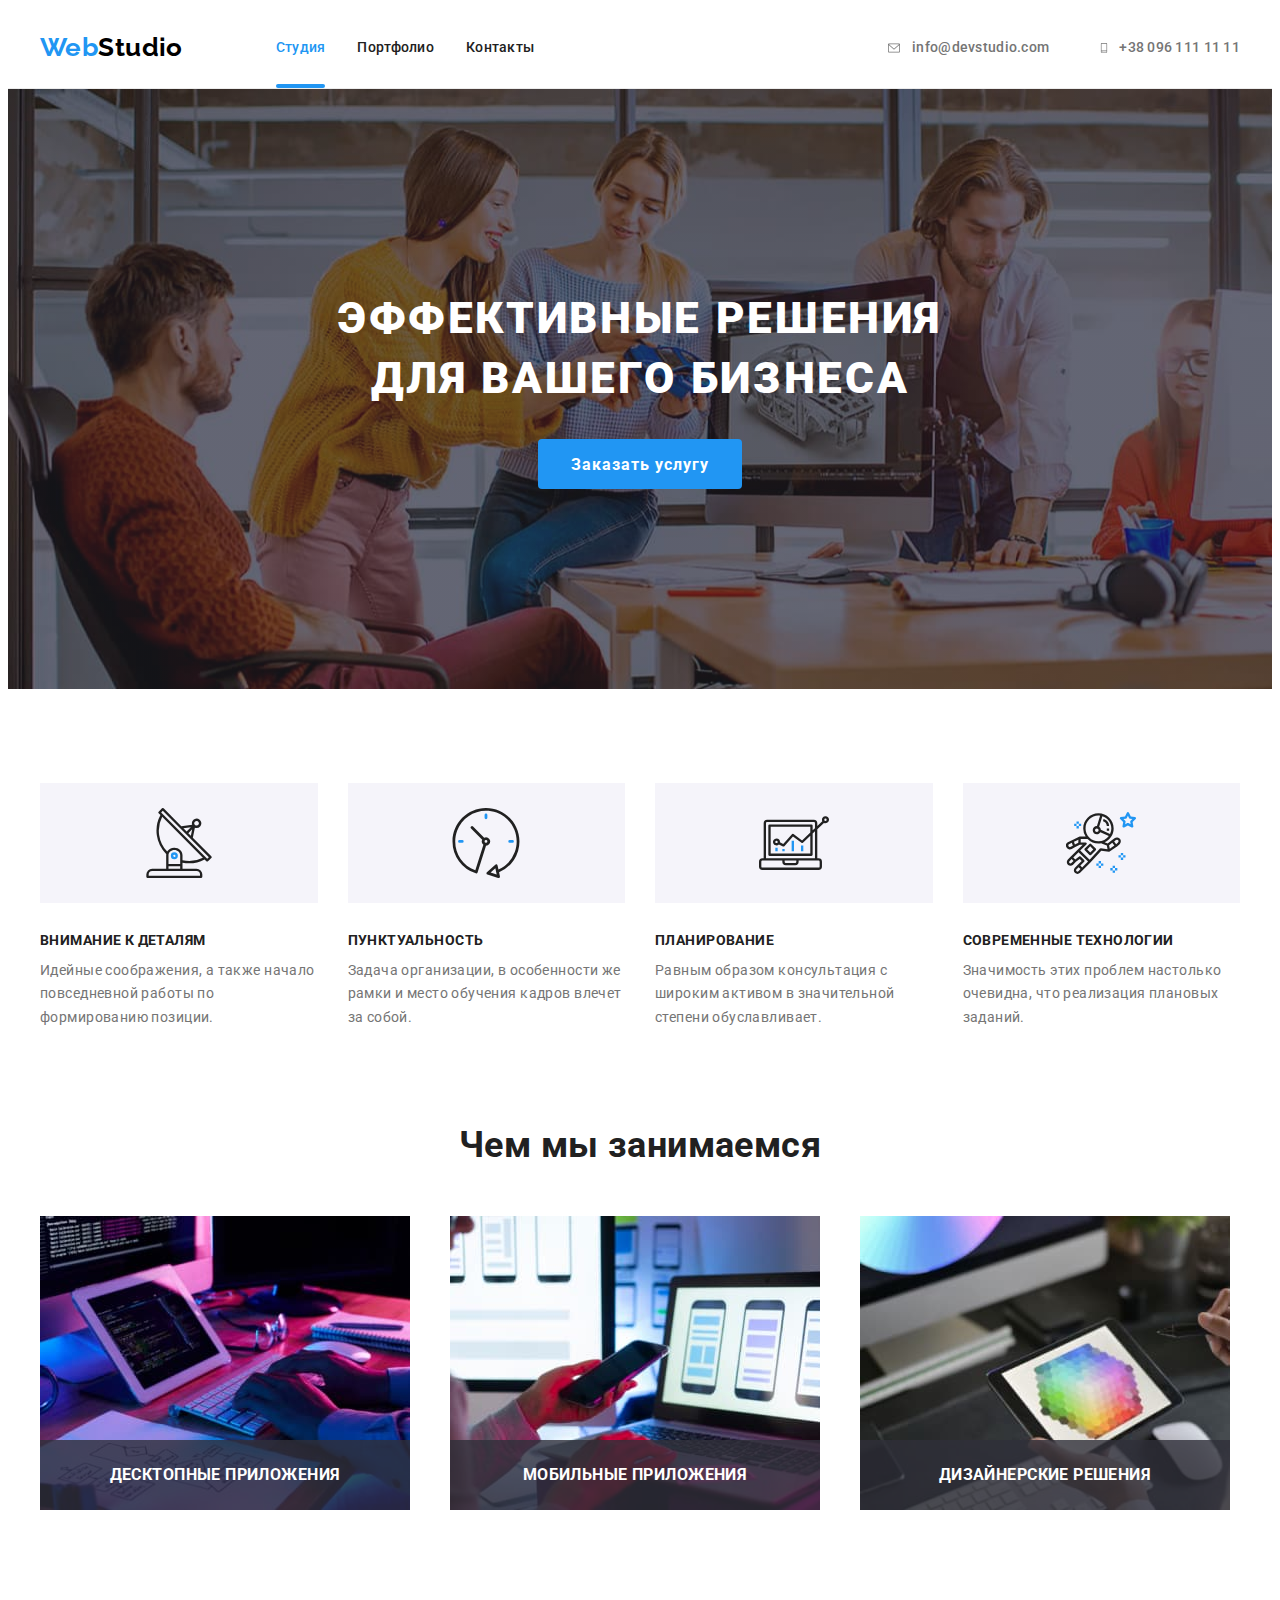
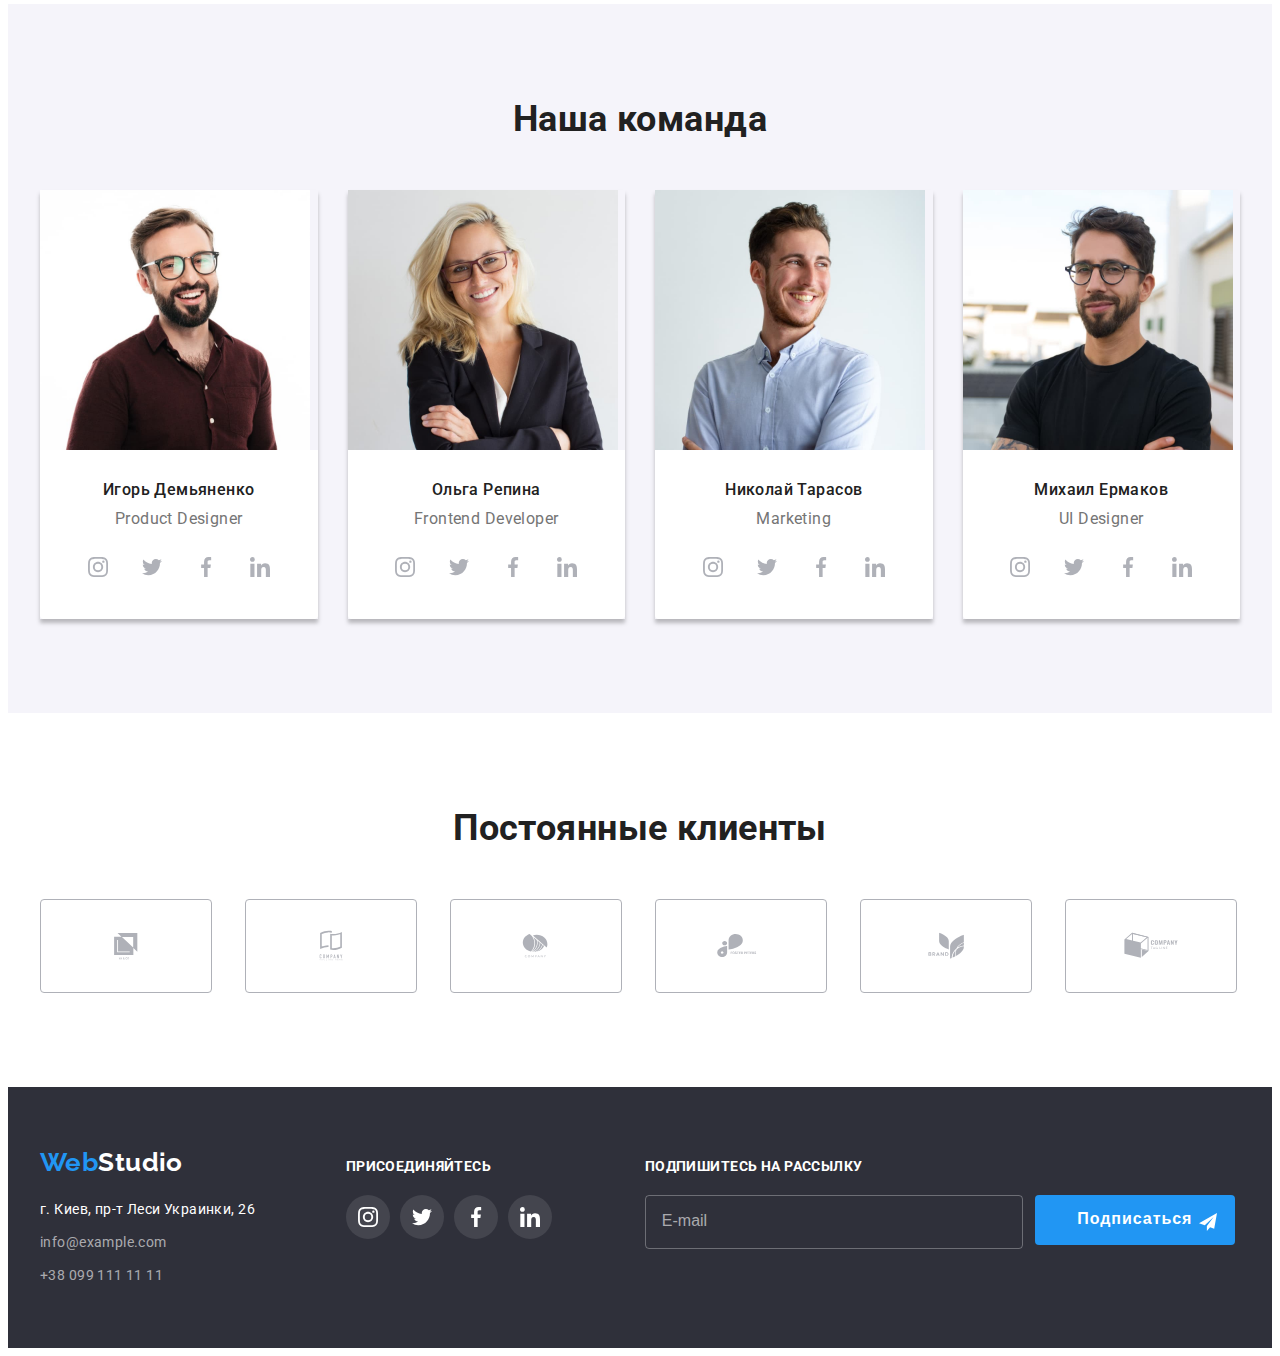
==== commit b376a55f: "Добавляет оформление футера" ====
--- a/index.html
+++ b/index.html
@@ -419,6 +419,30 @@
             </li>
           </ul>
         </div>
+        <div class="footer-subscription">
+          <p class="footer-soc-title">ПОДПИШИТЕСЬ НА РАССЫЛКУ</p>
+          <form class="subscription-form">
+          <div class="subscription-field">
+            <div class="subscription-input-wrap">
+            <input
+              type="email"
+              class="footer-input"
+              name="footer-email"
+              id="footer-email"
+              placeholder="E-mail"
+            />
+            </div>
+          <div class="btn-wrap">
+          <button type="submit" class="footer-btn">Подписаться</button>
+          <span class="icon-span">
+          <svg class="btn-icon" width="18" hight="18">
+            <use href="./images/icons.svg.svg#icon-send"></use>
+          </svg>
+          </span>
+          </div>
+          </div>
+        </div>
+        </form>
       </div>
     </footer>
     <div class="backdrop is-hidden" data-modal>
--- a/css/styles.css
+++ b/css/styles.css
@@ -618,6 +618,7 @@
   flex-basis: calc((100% - 90px) / 3);
   margin-left: 30px;
   margin-bottom: 30px;
+  transition: transform var(--duration-and-timing-function);
 }
 
 .portfolio-item:hover .portfolio-cover-text {
@@ -689,6 +690,16 @@
   display: flex;
   justify-content: center;
   align-items: center;
+  cursor: pointer;
+}
+
+.modal-close-icon:hover,
+.modal-close-icon:focus {
+  fill: var(--primary-accent-color);
+}
+
+.modal-close-icon {
+  transition: fill var(--duration-and-timing-function);
 }
 
 .is-hidden {
@@ -703,7 +714,7 @@
   line-height: 1.15;
   text-align: center;
   color: var(--title-text-color);
-  margin-bottom: 20px;
+  margin-bottom: 12px;
 }
 .modal-fild {
   margin-bottom: 10px;
@@ -717,14 +728,22 @@
   padding-left: 42px;
   outline: none;
   transition: border-color var(--duration-and-timing-function);
-}
-
-.modal-input:focus {
+  cursor: pointer;
+}
+
+.modal-input:focus,
+.modal-input:hover {
   border-color: rgba(33, 150, 243, 1);
 }
 
-.modal-input:focus + .input-icon {
+.modal-input:focus + .input-icon,
+.modal-input:hover + .input-icon {
   fill: rgba(33, 150, 243, 1);
+  border-color: rgba(33, 150, 243, 1);
+}
+
+.input-icon {
+  transition: fill var(--duration-and-timing-function);
 }
 
 .modal-lable {
@@ -737,11 +756,13 @@
 
 .modal-comment {
   width: 100%;
-  height: 138px;
+  height: 120px;
   border: 1px solid rgba(33, 33, 33, 0.2);
+  box-shadow: 0px 4px 4px rgba(0, 0, 0, 0.25);
   border-radius: 4px;
   padding: 12px 16px;
   resize: none;
+  transition: border-color var(--duration-and-timing-function);
 }
 
 .modal-comment::placeholder {
@@ -750,7 +771,8 @@
   color: rgba(117, 117, 117, 0.5);
 }
 
-.modal-comment:focus {
+.modal-comment:focus,
+.modal-comment:hover {
   border-color: rgba(33, 150, 243, 1);
 }
 
@@ -813,10 +835,11 @@
 .form-btn {
   width: 200px;
   height: 50px;
-  background-color: #188ce8;
+  background-color: var(--primary-accent-color);
   display: block;
   margin-left: auto;
   margin-right: auto;
+  margin-top: 30px;
 
   font-weight: 700;
   font-size: 16px;
@@ -828,5 +851,74 @@
   border-radius: 4px;
   border: 1px solid transparent;
   color: var(--primary-white-color);
+  box-shadow: 0px 4px 4px rgba(0, 0, 0, 0.25);
   cursor: pointer;
 }
+
+.form-btn:hover,
+.form-btn:focus {
+  background-color: #188ce8;
+}
+
+.footer-subscription {
+  margin-left: 93px;
+}
+
+.footer-input {
+  width: 358px;
+  height: 50px;
+  border: 1px solid rgba(255, 255, 255, 0.3);
+  border-radius: 4px;
+  background-color: transparent;
+  padding-left: 16px;
+  color: var(--primary-white-color);
+}
+
+.footer-input::placeholder,
+.footer-input:focus-visible {
+  font-size: 16px;
+  line-height: 1.25;
+  align-items: center;
+  color: rgba(255, 255, 255, 0.6);
+}
+
+.btn-wrap {
+  position: relative;
+  display: flex;
+}
+
+.footer-btn {
+  width: 200px;
+  height: 50px;
+  margin-left: 12px;
+  background-color: var(--primary-accent-color);
+  display: block;
+
+  font-weight: 700;
+  font-size: 16px;
+  line-height: 1.9;
+
+  align-items: center;
+  text-align: center;
+  letter-spacing: 0.06em;
+  border-radius: 4px;
+  border: 1px solid transparent;
+  color: var(--primary-white-color);
+  cursor: pointer;
+}
+
+.btn-icon {
+  position: absolute;
+  right: 28px;
+  top: 50%;
+  transform: translateY(-50%);
+}
+
+.subscription-field {
+  display: flex;
+  justify-content: space-between;
+}
+
+.icon-span {
+  margin-left: 10px;
+}
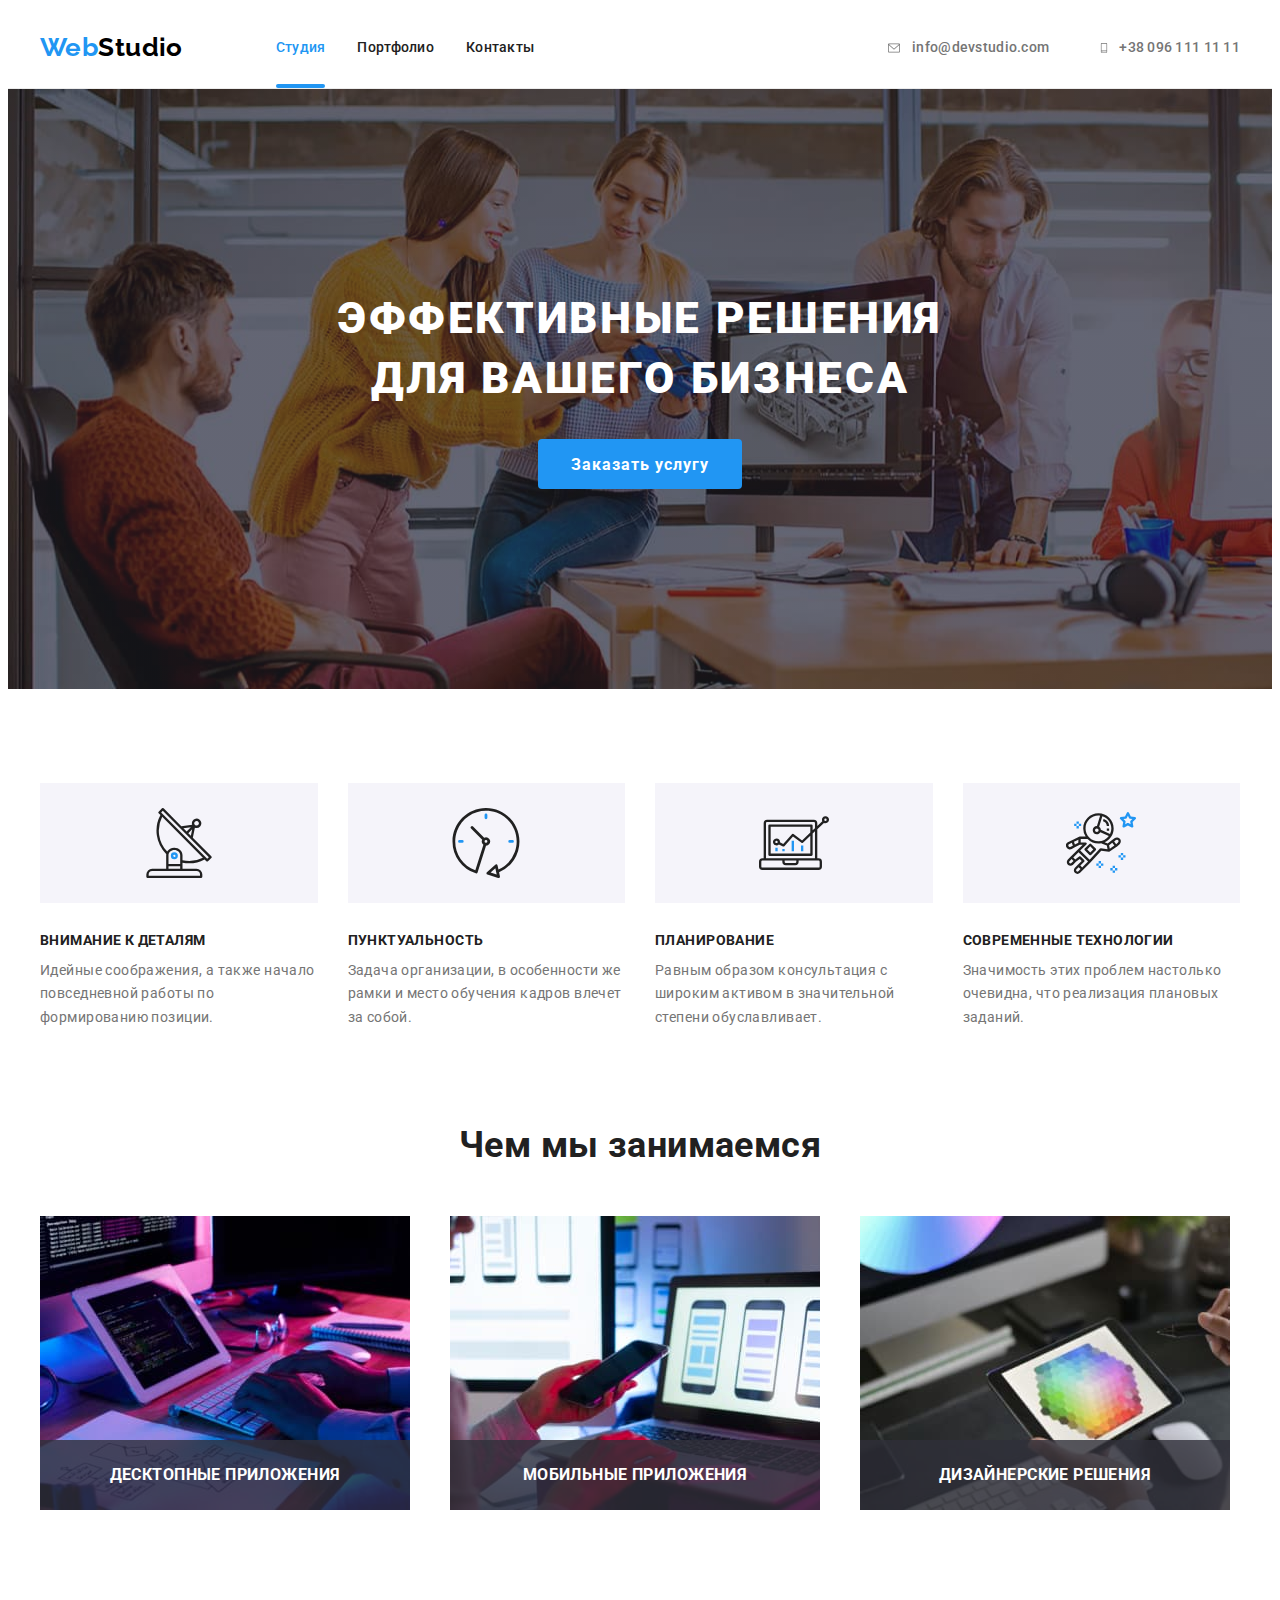
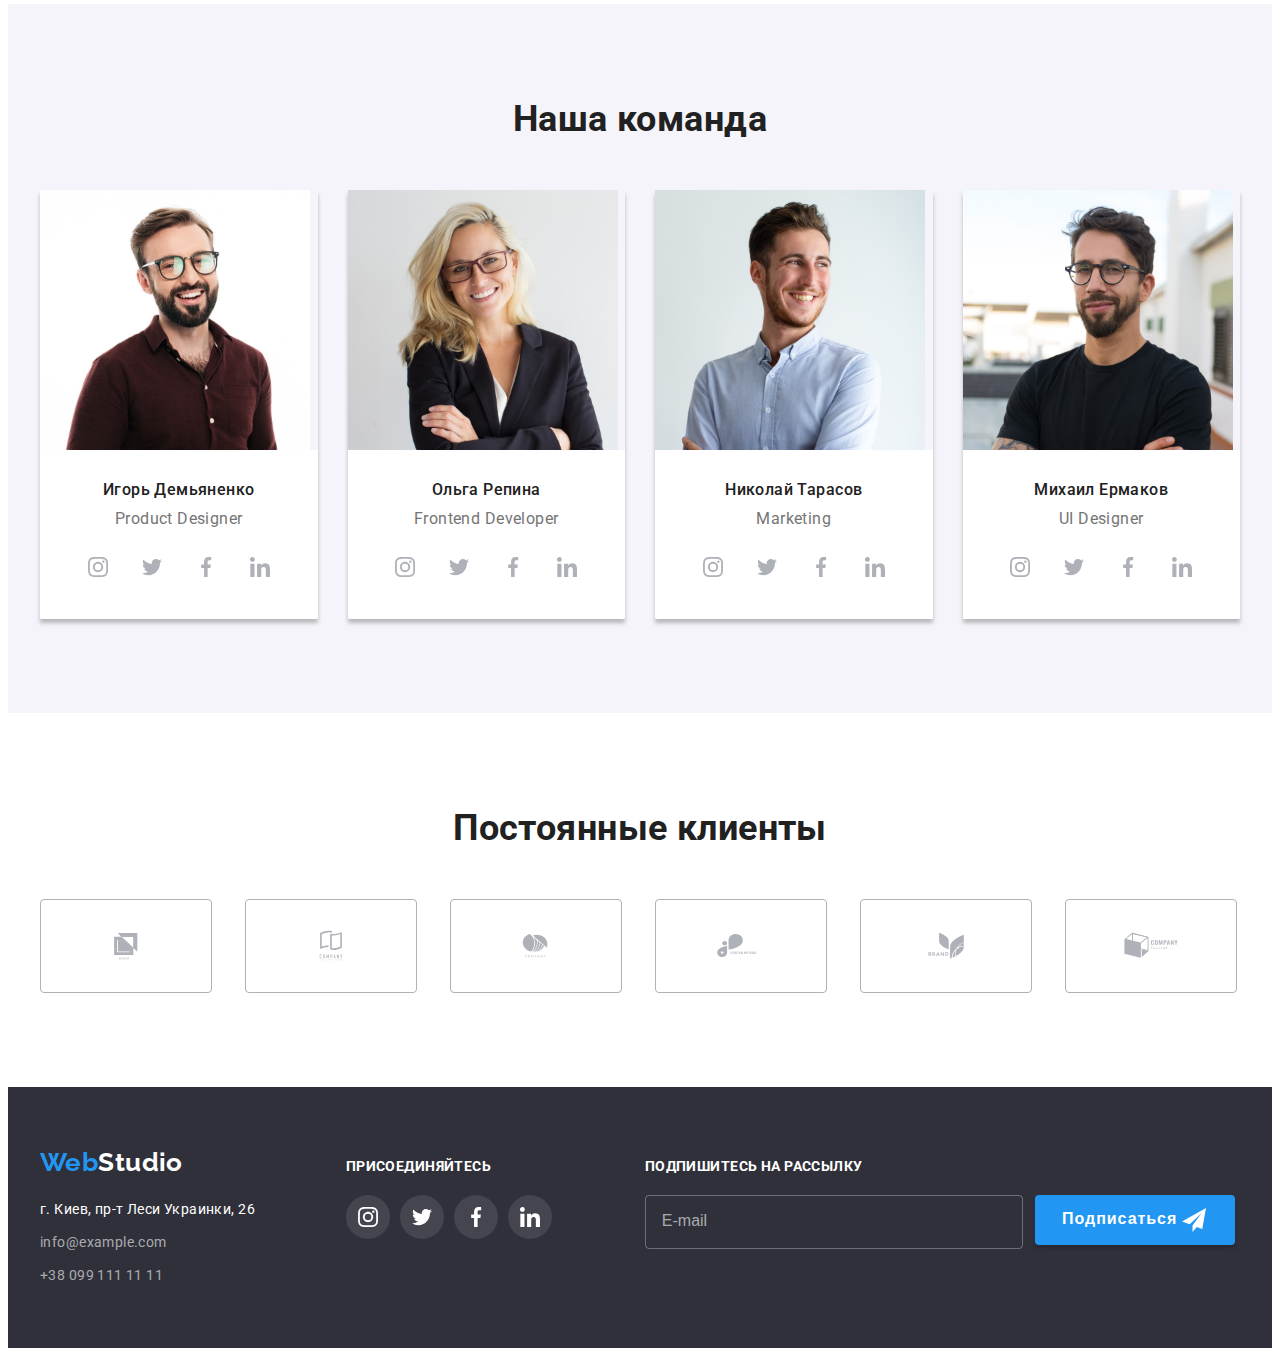
==== commit eb3d40da: "Добавляет кнопку футера" ====
--- a/index.html
+++ b/index.html
@@ -423,22 +423,19 @@
           <p class="footer-soc-title">ПОДПИШИТЕСЬ НА РАССЫЛКУ</p>
           <form class="subscription-form">
           <div class="subscription-field">
-            <div class="subscription-input-wrap">
             <input
               type="email"
               class="footer-input"
               name="footer-email"
               id="footer-email"
               placeholder="E-mail"
+              required
             />
-            </div>
           <div class="btn-wrap">
-          <button type="submit" class="footer-btn">Подписаться</button>
-          <span class="icon-span">
-          <svg class="btn-icon" width="18" hight="18">
+          <button type="submit" class="footer-btn">Подписаться<span class="icon-span">
+          <svg class="btn-icon" width="24" hight="24">
             <use href="./images/icons.svg.svg#icon-send"></use>
-          </svg>
-          </span>
+          </svg></span></button>
           </div>
           </div>
         </div>
@@ -480,6 +477,8 @@
                 required
                 title="+38 (096) 111-11-11"
                 id="user-tel"
+                minlength="13"
+                maxlength="13"
               />
               <svg class="input-icon" width="18" hight="18">
                 <use href="./images/icons.svg.svg#icon-phone-black"></use>
@@ -489,7 +488,7 @@
           <div class="modal-fild">
             <label class="modal-lable" for="user-email">Почта</label>
             <div class="modal-input-wrap">
-              <input type="email" class="modal-input" name="user-email" id="user-email" />
+              <input type="email" class="modal-input" name="user-email" id="user-email" required/>
               <svg class="input-icon" width="18" hight="18">
                 <use href="./images/icons.svg.svg#icon-email-black"></use>
               </svg>
--- a/css/styles.css
+++ b/css/styles.css
@@ -650,6 +650,8 @@
   border-right: 1px solid #eeeeee;
 }
 
+/*-----------------Backdrop---------------------*/
+
 .backdrop {
   position: fixed;
   top: 0;
@@ -663,6 +665,9 @@
 .backdrop.is-hidden .modal {
   transform: scale(0.2) rotate(-230deg);
 }
+
+/*------------------Modal------------------------*/
+
 .modal {
   width: 528px;
   height: 581px;
@@ -733,13 +738,13 @@
 
 .modal-input:focus,
 .modal-input:hover {
-  border-color: rgba(33, 150, 243, 1);
+  border-color: var(--primary-accent-color);
 }
 
 .modal-input:focus + .input-icon,
 .modal-input:hover + .input-icon {
-  fill: rgba(33, 150, 243, 1);
-  border-color: rgba(33, 150, 243, 1);
+  fill: var(--primary-accent-color);
+  border-color: var(--primary-accent-color);
 }
 
 .input-icon {
@@ -762,6 +767,7 @@
   border-radius: 4px;
   padding: 12px 16px;
   resize: none;
+  outline: 0;
   transition: border-color var(--duration-and-timing-function);
 }
 
@@ -773,7 +779,7 @@
 
 .modal-comment:focus,
 .modal-comment:hover {
-  border-color: rgba(33, 150, 243, 1);
+  border-color: var(--primary-accent-color);
 }
 
 .modal-input-wrap {
@@ -811,12 +817,12 @@
 }
 
 .input-check:checked + .check-text span {
-  background-color: rgba(33, 150, 243, 1);
+  background-color: var(--primary-accent-color);
   border: none;
 }
 
 .input-check:focus + .check-text span {
-  border-color: rgba(33, 150, 243, 1);
+  border-color: var(--primary-accent-color);
 }
 
 .input-check:checked + .check-text .icon-check {
@@ -853,15 +859,23 @@
   color: var(--primary-white-color);
   box-shadow: 0px 4px 4px rgba(0, 0, 0, 0.25);
   cursor: pointer;
+  transition: background-color var(--duration-and-timing-function);
 }
 
 .form-btn:hover,
 .form-btn:focus {
-  background-color: #188ce8;
-}
+  background-color: var(--secondary-accent-color);
+}
+
+/*--------------Footer-Subscription-----------------*/
 
 .footer-subscription {
   margin-left: 93px;
+}
+
+.subscription-form {
+  display: flex;
+  justify-content: center;
 }
 
 .footer-input {
@@ -882,18 +896,13 @@
   color: rgba(255, 255, 255, 0.6);
 }
 
-.btn-wrap {
-  position: relative;
-  display: flex;
-}
-
 .footer-btn {
   width: 200px;
   height: 50px;
   margin-left: 12px;
   background-color: var(--primary-accent-color);
-  display: block;
-
+  box-shadow: 0px 4px 4px rgba(0, 0, 0, 0.15);
+  position: absolute;
   font-weight: 700;
   font-size: 16px;
   line-height: 1.9;
@@ -905,6 +914,14 @@
   border: 1px solid transparent;
   color: var(--primary-white-color);
   cursor: pointer;
+  display: flex;
+  justify-content: space-evenly;
+  transition: background-color var(--duration-and-timing-function);
+}
+
+.footer-btn:hover,
+.footer-btn:focus {
+  background-color: var(--secondary-accent-color);
 }
 
 .btn-icon {
@@ -916,9 +933,12 @@
 
 .subscription-field {
   display: flex;
-  justify-content: space-between;
 }
 
 .icon-span {
   margin-left: 10px;
 }
+
+.btn-wrap {
+  position: relative;
+}
